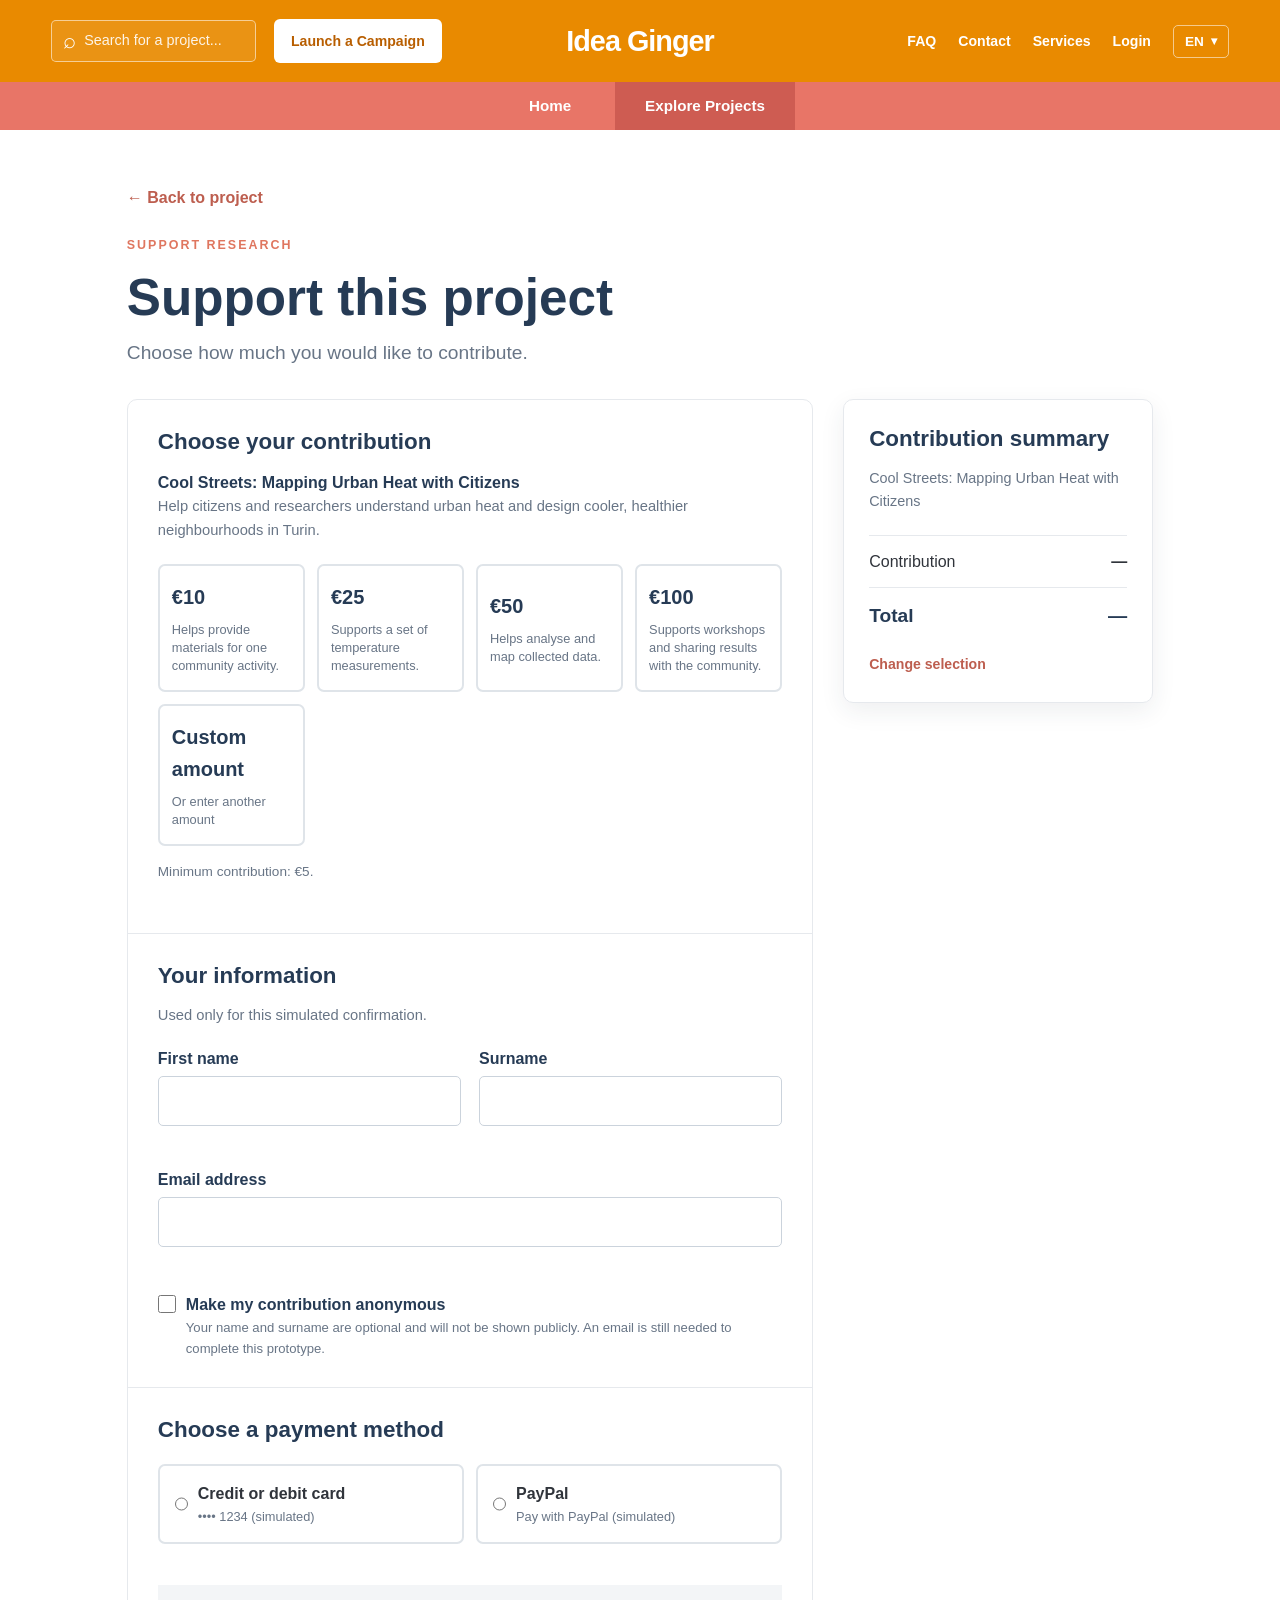
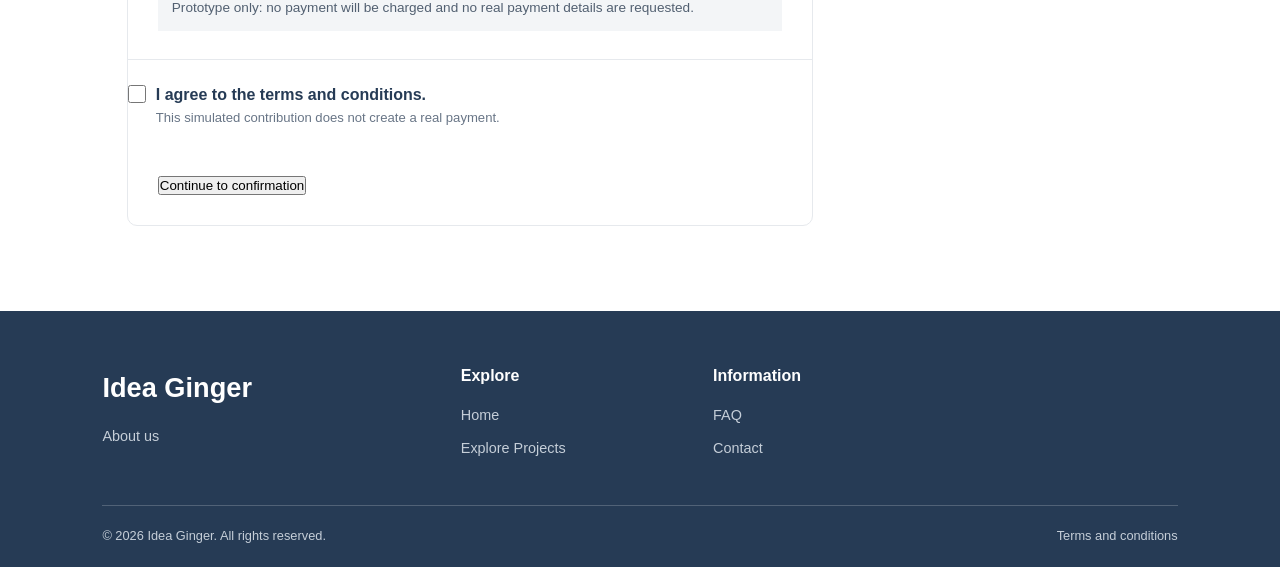
==== pages/checkout.html @ 590444fb "added the checkout page" ====
<!DOCTYPE html>
<html lang="en">
<head>
    <meta charset="UTF-8">
    <meta name="viewport" content="width=device-width, initial-scale=1.0">
    <meta name="description" content="Support a University of Turin research project.">
    <title data-i18n="support.title">Support this project | Idea Ginger</title>
    <link rel="stylesheet" href="../css/style.css">
    <link rel="stylesheet" href="../css/checkout.css">
</head>
<body class="checkout-page">
    <header class="site-header">
        <div class="main-header">
            <div class="header-left">
                <label class="search-projects">
                    <span class="search-icon">⌕</span>
                    <input type="search" class="search-input" data-i18n-placeholder="nav.searchPlaceholder"
                        data-i18n-aria-label="nav.searchAriaLabel" placeholder="Search for a project"
                        aria-label="Search for a project">
                </label>
                <a href="../index.html#launch-campaign" class="campaign-button" data-i18n="nav.launch">Launch a Campaign</a>
            </div>
            <a href="../index.html" class="brand">Idea Ginger</a>
            <nav class="utility-nav" aria-label="Utility navigation">
                <a href="../index.html#faq" data-i18n="nav.faq">FAQ</a>
                <a href="../index.html#contact" data-i18n="nav.contact">Contact</a>
                <a href="../index.html#services" data-i18n="nav.services">Services</a>
                <a href="../index.html#login" data-i18n="nav.login">Login</a>
                <div class="language-selector">
                    <button class="language-button" type="button" aria-label="Change language" aria-expanded="false">
                        <span id="current-language">EN</span><span class="language-arrow" aria-hidden="true">▾</span>
                    </button>
                    <div class="language-dropdown">
                        <button type="button" data-language="en">🇬🇧 English</button>
                        <button type="button" data-language="it">🇮🇹 Italiano</button>
                    </div>
                </div>
            </nav>
        </div>
        <div class="section-bar">
            <nav aria-label="Main sections">
                <a href="../index.html" data-i18n="nav.home">Home</a>
                <a href="explore.html" class="active" aria-current="page" data-i18n="nav.explore">Explore Projects</a>
            </nav>
        </div>
    </header>

    <main class="checkout-main">
        <div class="checkout-intro">
            <a href="project.html#donation" class="back-link">← <span data-i18n="support.back">Back to project</span></a>
            <p class="eyebrow" data-i18n="support.eyebrow">SUPPORT RESEARCH</p>
            <h1 data-i18n="support.title">Support this project</h1>
            <p class="lead" data-i18n="support.subtitle">Choose how much you would like to contribute.</p>
        </div>

        <div class="support-layout">
            <form class="support-form" id="supportForm" novalidate>
                <section class="checkout-section" aria-labelledby="amount-heading">
                    <h2 id="amount-heading" data-i18n="support.amount">Choose your contribution</h2>
                    <p class="project-summary-title" data-i18n="support.projectSummary">Cool Streets: Mapping Urban Heat with Citizens</p>
                    <p class="project-summary-text" data-i18n="support.projectDescription">Help citizens and researchers understand urban heat and design cooler, healthier neighbourhoods in Turin.</p>
                    <div class="amount-options" role="group" aria-labelledby="amount-heading">
                        <button type="button" class="amount-choice" data-amount="10"><strong>€10</strong><small data-i18n="support.amount10">Helps provide materials for one community activity.</small></button>
                        <button type="button" class="amount-choice" data-amount="25"><strong>€25</strong><small data-i18n="support.amount25">Supports a set of temperature measurements.</small></button>
                        <button type="button" class="amount-choice" data-amount="50"><strong>€50</strong><small data-i18n="support.amount50">Helps analyse and map collected data.</small></button>
                        <button type="button" class="amount-choice" data-amount="100"><strong>€100</strong><small data-i18n="support.amount100">Supports workshops and sharing results with the community.</small></button>
                        <button type="button" class="amount-choice custom-choice" data-amount="custom"><strong data-i18n="support.customLabel">Custom amount</strong><small data-i18n="support.customAmount">Or enter another amount</small></button>
                    </div>
                    <div class="custom-amount-field is-hidden" id="customAmountWrapper">
                        <label for="customAmount" data-i18n="support.customLabel">Custom amount</label>
                        <div class="currency-input"><span aria-hidden="true">€</span><input id="customAmount" type="number" min="5" step="0.01" inputmode="decimal" data-i18n-placeholder="support.customPlaceholder" placeholder="Enter an amount"></div>
                        <p class="field-error" id="customAmountError" role="alert"></p>
                    </div>
                    <p class="minimum-note" data-i18n="support.minimum">Minimum contribution: €5.</p>
                    <p class="field-error" id="amountError" role="alert"></p>
                </section>

                <section class="checkout-section" aria-labelledby="personal-heading">
                    <h2 id="personal-heading" data-i18n="support.personalInfo">Your information</h2>
                    <p class="section-help" data-i18n="support.emailHelp">Used only for this simulated confirmation.</p>
                    <div class="form-grid">
                        <div class="form-field"><label for="firstName" data-i18n="support.firstName">First name</label><input id="firstName" type="text" autocomplete="given-name"><p class="field-error" id="firstNameError" role="alert"></p></div>
                        <div class="form-field"><label for="lastName" data-i18n="support.lastName">Surname</label><input id="lastName" type="text" autocomplete="family-name"><p class="field-error" id="lastNameError" role="alert"></p></div>
                        <div class="form-field full-field"><label for="email" data-i18n="support.email">Email address</label><input id="email" type="email" autocomplete="email"><p class="field-error" id="emailError" role="alert"></p></div>
                    </div>
                    <label class="checkbox-row"><input id="anonymous" type="checkbox"><span><strong data-i18n="support.anonymous">Make my contribution anonymous</strong><small data-i18n="support.anonymousHelp">Your name and surname are optional and will not be shown publicly. An email is still needed to complete this prototype.</small></span></label>
                </section>

                <section class="checkout-section" aria-labelledby="payment-heading">
                    <h2 id="payment-heading" data-i18n="support.payment">Choose a payment method</h2>
                    <div class="payment-options">
                        <label class="payment-choice"><input type="radio" name="payment" value="card"><span><strong data-i18n="support.card">Credit or debit card</strong><small data-i18n="support.cardInfo">•••• 1234 (simulated)</small></span></label>
                        <label class="payment-choice"><input type="radio" name="payment" value="paypal"><span><strong data-i18n="support.paypal">PayPal</strong><small data-i18n="support.paypalInfo">Pay with PayPal (simulated)</small></span></label>
                    </div>
                    <p class="field-error" id="paymentError" role="alert"></p>
                    <p class="prototype-notice" data-i18n="support.prototypeNotice">Prototype only: no payment will be charged and no real payment details are requested.</p>
                </section>

                <label class="checkbox-row terms-row"><input id="terms" type="checkbox"><span><strong data-i18n="support.terms">I agree to the terms and conditions.</strong><small data-i18n="support.termsHelp">This simulated contribution does not create a real payment.</small></span></label>
                <p class="field-error" id="termsError" role="alert"></p>
                <button class="primary-button submit-button" type="submit" data-i18n="support.continue">Continue to confirmation</button>
            </form>

            <aside class="contribution-summary" aria-labelledby="summary-heading">
                <h2 id="summary-heading" data-i18n="support.summary">Contribution summary</h2>
                <p class="summary-project" data-i18n="support.projectSummary">Cool Streets: Mapping Urban Heat with Citizens</p>
                <div class="summary-row"><span data-i18n="support.selectedAmount">Contribution</span><strong id="summaryAmount">—</strong></div>
                <div class="summary-total"><span data-i18n="support.total">Total</span><strong id="summaryTotal">—</strong></div>
                <a href="#amount-heading" class="summary-change" data-i18n="support.change">Change selection</a>
            </aside>
        </div>
    </main>

    <footer class="site-footer">
        <div class="footer-content">
            <div class="footer-brand"><a href="../index.html" class="footer-logo">Idea Ginger</a><p data-i18n="footer.about">Crowdfunding for research, innovation and community participation.</p></div>
            <div class="footer-column"><h3 data-i18n="footer.explore">Explore</h3><a href="../index.html" data-i18n="nav.home">Home</a><a href="explore.html" data-i18n="nav.explore">Explore Projects</a></div>
            <div class="footer-column"><h3 data-i18n="footer.information">Information</h3><a href="../index.html#faq" data-i18n="nav.faq">FAQ</a><a href="../index.html#contact" data-i18n="nav.contact">Contact</a></div>
        </div>
        <div class="footer-bottom"><p>© 2026 Idea Ginger. All rights reserved.</p><p data-i18n="footer.terms">Terms and conditions</p></div>
    </footer>
    <script src="../js/language.js"></script>
    <script src="../js/checkout.js"></script>
</body>
</html>
---- css/style.css ----
/* ================================
   1. GENERAL SETTINGS
================================ */

* {
    margin: 0;
    padding: 0;
    box-sizing: border-box;
}

html {
    scroll-behavior: smooth;
    scroll-padding-top: 125px;
}

body {
    font-family: Arial, Helvetica, sans-serif;
    color: #30343b;
    background-color: #ffffff;
    line-height: 1.6;
}

a {
    color: inherit;
    text-decoration: none;
}

.content-section {
    padding: 75px 8%;
}

.section-heading {
    max-width: 850px;
    margin: 0 auto 40px;
    text-align: center;
}

.eyebrow {
    margin-bottom: 10px;
    color: #df765f;
    font-size: 0.78rem;
    font-weight: 700;
    letter-spacing: 2px;
    text-transform: uppercase;
}

h1,
h2,
h3 {
    line-height: 1.25;
}

h1 {
    margin-bottom: 15px;
    color: #263b55;
    font-size: clamp(2.3rem, 4vw, 3.4rem);
}

h2 {
    color: #263b55;
    font-size: clamp(1.8rem, 3vw, 2.4rem);
}

h3 {
    color: #263b55;
    font-size: 1.2rem;
}

.lead {
    color: #687586;
    font-size: 1.2rem;
}

.section-intro {
    max-width: 700px;
    margin: 15px auto 0;
    color: #687586;
    font-size: 1.05rem;
}



/* ================================
   2. STICKY HEADER
================================ */

.site-header {
    position: sticky;
    top: 0;
    z-index: 1000;
    width: 100%;
}

/* Main orange header */

.main-header {
    position: relative;
    min-height: 82px;
    padding: 12px 4%;

    background-color: #e98a00;

    display: grid;
    grid-template-columns: 1fr auto 1fr;
    align-items: center;
    gap: 20px;
}

/* Left side */

.header-left {
    display: flex;
    align-items: center;
    gap: 18px;
}

.search-projects {
    display: flex;
    align-items: center;
    gap: 8px;

    width: clamp(185px, 16vw, 245px);
    min-width: 0;
    padding: 8px 11px;

    border: 1px solid rgba(255, 255, 255, 0.55);
    border-radius: 5px;
    background: rgba(255, 255, 255, 0.08);

    color: #ffffff;
    transition: background-color 0.2s ease, border-color 0.2s ease;
}

.search-projects:hover {
    background: rgba(255, 255, 255, 0.15);
}

.search-projects:focus-within {
    border-color: #ffffff;
    background: rgba(255, 255, 255, 0.15);
}

.search-icon {
    flex: 0 0 auto;
    font-size: 1.4rem;
    line-height: 1;
}

.search-input {
    width: 100%;
    min-width: 0;
    padding: 0;

    border: 0;
    outline: 0;
    background: transparent;

    color: #ffffff;
    font: inherit;
    font-size: 0.9rem;
}

.search-input::placeholder {
    color: rgba(255, 255, 255, 0.9);
    opacity: 1;
}

.search-input::-webkit-search-cancel-button {
    filter: brightness(0) invert(1);
}

/* Campaign button */

.campaign-button {
    padding: 11px 17px;

    background-color: #ffffff;
    color: #b85e00;
    border-radius: 6px;

    font-size: 0.88rem;
    font-weight: 700;
    white-space: nowrap;

    transition:
        background-color 0.2s ease,
        transform 0.2s ease;
}

.campaign-button:hover {
    background-color: #fff3e2;
    transform: translateY(-1px);
}

/* Centered brand */

.brand {
    justify-self: center;

    color: #ffffff;
    font-size: 1.8rem;
    font-weight: 800;
    letter-spacing: -1px;
    white-space: nowrap;
}

/* Right side */

.utility-nav {
    justify-self: end;

    display: flex;
    align-items: center;
    justify-content: flex-end;
    gap: 22px;
}

.utility-nav a {
    color: #ffffff;
    font-size: 0.88rem;
    font-weight: 600;
    white-space: nowrap;

    transition: opacity 0.2s ease;
}

.utility-nav a:hover {
    opacity: 0.75;
}


/* Coral section navigation */

.section-bar {
    background-color: #e87567;
}

.section-bar nav {
    min-height: 48px;

    display: flex;
    justify-content: center;
    align-items: stretch;
}

.section-bar a {
    min-width: 130px;
    padding: 12px 30px;

    display: flex;
    justify-content: center;
    align-items: center;

    color: #ffffff;
    font-size: 0.95rem;
    font-weight: 700;

    transition: background-color 0.2s ease;
}

.section-bar a:hover {
    background-color: #d96559;
}

.section-bar a.active {
    background-color: #ce5c52;
}

/* ================================
   3. INTRODUCTION
================================ */

.intro-section {
    padding-top: 85px;
    padding-bottom: 65px;
}

.intro-section .section-heading {
    margin-bottom: 35px;
}

.intro-text {
    max-width: 950px;
    margin: 0 auto;
}

.intro-text p {
    margin-bottom: 18px;
    color: #515b68;
    font-size: 1.05rem;
}


/* ================================
   4. 2026 PROGRAMME
================================ */

.edition-section {
    background-color: #f6f7f9;
}

.edition-highlights {
    max-width: 850px;
    margin: 0 auto 45px;

    display: grid;
    grid-template-columns: repeat(2, 1fr);
    gap: 25px;
}

.edition-highlight {
    padding: 30px;
    background-color: #ffffff;
    border: 1px solid #e6e9ed;
    border-radius: 10px;
    text-align: center;
}

.highlight-number {
    display: block;
    margin-bottom: 12px;
    color: #df765f;
    font-size: 2.8rem;
    font-weight: 800;
    line-height: 1.2;
}

.edition-highlight h3 {
    margin-bottom: 10px;
}

.edition-highlight p {
    color: #687586;
    font-size: 0.95rem;
}

.edition-support {
    max-width: 950px;
    margin: 0 auto;
}

.edition-support > h3 {
    margin-bottom: 22px;
    text-align: center;
    font-size: 1.4rem;
}

.support-points {
    display: grid;
    grid-template-columns: repeat(3, 1fr);
    gap: 20px;
}

.support-point {
    padding: 22px;
    background-color: #ffffff;
    border-radius: 8px;
    border: 1px solid #e6e9ed;
}

.support-icon {
    display: inline-block;
    margin-bottom: 14px;
    color: #df765f;
    font-weight: 800;
    font-size: 1.2rem;
}

.support-point h4 {
    margin-bottom: 8px;
    color: #263b55;
    font-size: 1rem;
}

.support-point p {
    color: #687586;
    font-size: 0.9rem;
}


/* ================================
   5. PROGRAMME PHASES
================================ */

.phases-grid {
    max-width: 1150px;
    margin: 0 auto;

    display: grid;
    grid-template-columns: repeat(4, 1fr);
    gap: 22px;
}

.phase-card {
    min-height: 245px;
    padding: 28px 23px;

    background-color: #ffffff;
    border: 1px solid #e6e9ed;
    border-radius: 10px;

    transition:
        transform 0.2s ease,
        box-shadow 0.2s ease;
}

.phase-card:hover {
    transform: translateY(-4px);
    box-shadow: 0 8px 22px rgba(35, 50, 70, 0.08);
}

.phase-number {
    display: block;
    margin-bottom: 20px;

    color: #df765f;
    font-size: 1.8rem;
    font-weight: 800;
}

.phase-card h3 {
    margin-bottom: 13px;
}

.phase-card p {
    color: #687586;
    font-size: 0.95rem;
}


/* ================================
   6. RESULTS
================================ */

.results-section {
    background-color: #f6f7f9;
}

.stats-grid {
    max-width: 1100px;
    margin: 0 auto 45px;

    display: grid;
    grid-template-columns: repeat(5, 1fr);
    gap: 15px;
}

.stat-card {
    min-height: 135px;
    padding: 20px 12px;

    background-color: #ffffff;
    border-radius: 10px;
    text-align: center;

    display: flex;
    flex-direction: column;
    justify-content: center;
    align-items: center;
}

.stat-number {
    color: #df765f;
    font-size: 1.9rem;
    font-weight: 800;
}

.stat-label {
    margin-top: 5px;
    color: #687586;
    font-size: 0.9rem;
}

.previous-results {
    max-width: 850px;
    margin: 0 auto;
    padding: 25px 30px;

    background-color: #ffffff;
    border-left: 4px solid #e87567;
    border-radius: 5px;
}

.previous-results h3 {
    margin-bottom: 10px;
}

.previous-results p {
    color: #687586;
}


/* ================================
   7. GINGERINO NEWS
================================ */

.news-grid {
    max-width: 1150px;
    margin: 0 auto;

    display: grid;
    grid-template-columns: repeat(3, 1fr);
    gap: 25px;
}

.news-card {
    min-height: 290px;
    padding: 28px;

    background-color: #ffffff;
    border: 1px solid #e6e9ed;
    border-radius: 10px;

    display: flex;
    flex-direction: column;
}

.news-date {
    margin-bottom: 15px;
    color: #df765f;
    font-size: 0.85rem;
    font-weight: 700;
}

.news-card h3 {
    margin-bottom: 15px;
    font-size: 1.15rem;
}

.news-card p {
    color: #687586;
    font-size: 0.95rem;
}


/* ================================
   8. PARTNERS
================================ */

.partners-section {
    background-color: #f6f7f9;
}

.partners-list {
    max-width: 1100px;
    margin: 0 auto;

    display: flex;
    flex-wrap: wrap;
    justify-content: center;
    gap: 13px;
}

.partners-list span {
    padding: 12px 18px;

    background-color: #ffffff;
    border: 1px solid #e5e8ec;
    border-radius: 6px;

    color: #526071;
    font-size: 0.9rem;
    font-weight: 600;
    text-align: center;
}


/* ================================
   9. FOOTER
================================ */

.site-footer {
    padding: 55px 8% 20px;
    background-color: #263b55;
    color: #ffffff;
}

.footer-content {
    max-width: 1200px;
    margin: 0 auto 45px;

    display: grid;
    grid-template-columns: 1.5fr 1fr 1fr 1fr;
    gap: 40px;
}

.footer-logo {
    display: inline-block;
    margin-bottom: 15px;

    color: #ffffff;
    font-size: 1.7rem;
    font-weight: 800;
}

.footer-brand p {
    max-width: 260px;
    color: #c5ced8;
    font-size: 0.9rem;
}

.footer-column {
    display: flex;
    flex-direction: column;
    align-items: flex-start;
    gap: 10px;
}

.footer-column h3 {
    margin-bottom: 8px;
    color: #ffffff;
    font-size: 1rem;
}

.footer-column a {
    color: #c5ced8;
    font-size: 0.9rem;
    transition: color 0.2s ease;
}

.footer-column a:hover {
    color: #ffffff;
}

.footer-bottom {
    max-width: 1200px;
    margin: 0 auto;
    padding-top: 20px;

    border-top: 1px solid rgba(255, 255, 255, 0.2);

    display: flex;
    justify-content: space-between;
    flex-wrap: wrap;
    gap: 12px;
}

.footer-bottom p {
    color: #c5ced8;
    font-size: 0.8rem;
}


/* ================================
   10. RESPONSIVE LAYOUT
================================ */


@media (max-width: 1100px) {

    .main-header {
        padding-left: 3%;
        padding-right: 3%;
        gap: 12px;
    }

    .header-left {
        gap: 10px;
    }

    .utility-nav {
        gap: 12px;
    }

    .search-projects,
    .utility-nav a {
        font-size: 0.8rem;
    }

    .search-input {
        font-size: 0.8rem;
    }

    .campaign-button {
        padding: 10px 12px;
        font-size: 0.8rem;
    }
}


@media (max-width: 800px) {

    .main-header {
        grid-template-columns: 1fr 1fr;
        gap: 15px;
        padding: 14px 5%;
    }

    .brand {
        grid-column: 1 / -1;
        grid-row: 1;
        margin-bottom: 5px;
    }

    .header-left {
        grid-column: 1;
        grid-row: 2;
        flex-wrap: wrap;
    }

    .utility-nav {
        grid-column: 2;
        grid-row: 2;
        flex-wrap: wrap;
    }
}


@media (max-width: 700px) {

    .section-bar a {
        min-width: 50%;
        padding: 12px 15px;
    }
}


@media (max-width: 480px) {

    .main-header {
        display: flex;
        flex-direction: column;
        gap: 14px;
    }

    .header-left {
        justify-content: center;
        flex-wrap: wrap;
        width: 100%;
    }

    .search-projects {
        width: min(100%, 300px);
    }

    .utility-nav {
        justify-content: center;
        flex-wrap: wrap;
    }

    .brand {
        order: -1;
    }
}


@media (max-width: 700px) {

    html {
        scroll-padding-top: 150px;
    }

    .main-header {
        flex-direction: column;
        gap: 10px;
        padding: 14px 5%;
    }

    .utility-nav {
        justify-content: center;
        gap: 10px 18px;
    }

    .utility-nav a {
        font-size: 0.82rem;
    }

    .section-bar a {
        min-width: 50%;
        padding: 12px 15px;
    }

    .content-section {
        padding: 55px 6%;
    }

    .edition-highlights {
        grid-template-columns: 1fr;
    }

    .edition-highlight {
        padding: 25px;
    }

    .phases-grid {
        grid-template-columns: 1fr;
    }

    .stats-grid {
        grid-template-columns: repeat(2, 1fr);
    }

    .news-grid {
        grid-template-columns: 1fr;
    }

    .footer-content {
        grid-template-columns: 1fr 1fr;
        gap: 30px 20px;
    }

    .footer-bottom {
        flex-direction: column;
    }
}


@media (max-width: 420px) {

    .stats-grid {
        grid-template-columns: 1fr;
    }

    .footer-content {
        grid-template-columns: 1fr;
    }

    .brand {
        font-size: 1.5rem;
    }
}

/* =========================================
   LANGUAGE SELECTOR
========================================= */

.language-selector {
    position: relative;
    display: inline-flex;
    align-items: center;
}

.language-button {
    display: flex;
    align-items: center;
    gap: 7px;
    padding: 8px 11px;

    background: transparent;
    border: 1px solid rgba(255, 255, 255, 0.55);
    border-radius: 5px;

    color: #ffffff;
    font-family: inherit;
    font-size: 0.85rem;
    font-weight: 700;

    cursor: pointer;
    transition: background-color 0.2s ease;
}

.language-button:hover,
.language-button[aria-expanded="true"] {
    background-color: rgba(255, 255, 255, 0.15);
}

.language-arrow {
    font-size: 0.75rem;
}

.language-dropdown {
    display: none;
    position: absolute;
    top: calc(100% + 8px);
    right: 0;
    z-index: 1100;

    min-width: 150px;
    padding: 5px;

    background: #ffffff;
    border: 1px solid #e6e9ed;
    border-radius: 6px;
    box-shadow: 0 5px 15px rgba(0, 0, 0, 0.14);
}

.language-selector.open .language-dropdown {
    display: block;
}

.language-dropdown button {
    display: block;
    width: 100%;
    padding: 10px 12px;

    border: none;
    border-radius: 4px;
    background: transparent;

    color: #30343b;
    font-family: inherit;
    font-size: 0.9rem;
    text-align: left;

    cursor: pointer;
}

.language-dropdown button:hover {
    background: #f3f5f7;
}

.language-dropdown button.active {
    background: #fff0e9;
    color: #bd5e4f;
    font-weight: 700;
}

/* Responsive */

.confirmation-main { display: grid; min-height: 560px; place-items: center; padding: 55px 6%; background: #f6f7f9; }
.confirmation-card { max-width: 650px; padding: 55px; background: #fff; border: 1px solid #e6e9ed; border-radius: 10px; text-align: center; box-shadow: 0 8px 25px rgba(35,50,70,.08); }
.confirmation-icon { display: inline-grid; width: 58px; height: 58px; margin-bottom: 20px; place-items: center; border-radius: 50%; background: #e4f4eb; color: #23764a; font-size: 2rem; font-weight: 800; }
.confirmation-card > p:not(.eyebrow):not(.lead) { margin-top: 18px; color: #687586; }
.confirmation-amount { color: #263b55 !important; font-size: 1.2rem; font-weight: 800; }
.confirmation-actions { display: flex; justify-content: center; flex-wrap: wrap; gap: 12px; margin-top: 30px; }
.secondary-button { padding: 13px 22px; border: 1px solid #cbd3dc; border-radius: 6px; color: #263b55; font-weight: 800; }

@media (max-width: 700px) {
    .confirmation-card { padding: 35px 22px; }
}

@media (max-width: 800px) {
    .language-selector {
        margin-left: 5px;
    }
}
---- css/checkout.css ----
/* Checkout page */
.checkout-main { max-width: 1180px; margin: 0 auto; padding: 55px 6% 85px; }
.checkout-intro { margin-bottom: 30px; }
.back-link { display: inline-block; margin-bottom: 25px; color: #bd5e4f; font-weight: 700; }
.checkout-intro h1 { margin-bottom: 8px; }
.support-layout { display: grid; grid-template-columns: minmax(0, 1fr) 310px; gap: 30px; align-items: start; }
.support-form, .contribution-summary { background: #fff; border: 1px solid #e6e9ed; border-radius: 10px; }
.checkout-section { padding: 28px 30px; border-bottom: 1px solid #e6e9ed; }
.checkout-section h2, .contribution-summary h2 { margin-bottom: 14px; font-size: 1.4rem; }
.project-summary-title { color: #263b55; font-weight: 800; }
.project-summary-text, .section-help { color: #687586; font-size: .92rem; }
.amount-options { display: grid; grid-template-columns: repeat(4, 1fr); gap: 12px; margin-top: 22px; }
.amount-choice { min-height: 120px; padding: 15px 12px; border: 2px solid #dfe4e9; border-radius: 7px; background: #fff; color: #263b55; cursor: pointer; font: inherit; text-align: left; }
.amount-choice:hover, .amount-choice.selected { border-color: #e87567; background: #fff8f5; }
.amount-choice.selected { box-shadow: 0 0 0 2px rgba(232,117,103,.18); }
.amount-choice strong, .amount-choice small { display: block; }
.amount-choice strong { font-size: 1.25rem; margin-bottom: 8px; }
.amount-choice small { color: #687586; font-size: .8rem; line-height: 1.4; }
.custom-amount-field { max-width: 250px; margin-top: 18px; }
.custom-amount-field label, .form-field label { display: block; margin-bottom: 5px; color: #263b55; font-weight: 700; }
.currency-input { display: flex; align-items: center; border: 1px solid #cbd3dc; border-radius: 5px; }
.currency-input span { padding-left: 11px; color: #687586; }
.currency-input input { width: 100%; padding: 10px; border: 0; outline: 0; font: inherit; }
.minimum-note { margin-top: 15px; color: #687586; font-size: .85rem; }
.form-grid { display: grid; grid-template-columns: 1fr 1fr; gap: 18px; margin-top: 18px; }
.full-field { grid-column: 1 / -1; }
.form-field input { width: 100%; padding: 11px; border: 1px solid #cbd3dc; border-radius: 5px; font: inherit; }
.form-field input:focus, .currency-input:focus-within { border-color: #e87567; outline: 2px solid rgba(232,117,103,.2); }
.form-field input:disabled { background: #f3f5f7; color: #8793a1; }
.checkbox-row { display: flex; gap: 10px; margin-top: 22px; color: #263b55; cursor: pointer; }
.checkbox-row input { flex: 0 0 auto; width: 18px; height: 18px; margin-top: 3px; accent-color: #e87567; }
.checkbox-row strong, .checkbox-row small { display: block; }
.checkbox-row small { color: #687586; font-size: .82rem; font-weight: 400; }
.payment-options { display: grid; grid-template-columns: 1fr 1fr; gap: 12px; margin-top: 20px; }
.payment-choice { display: flex; gap: 10px; padding: 15px; border: 2px solid #dfe4e9; border-radius: 7px; cursor: pointer; }
.payment-choice:has(input:checked) { border-color: #e87567; background: #fff8f5; }
.payment-choice input { accent-color: #e87567; }
.payment-choice strong, .payment-choice small { display: block; }
.payment-choice small { color: #687586; font-size: .8rem; }
.prototype-notice { margin-top: 18px; padding: 12px 14px; background: #f3f5f7; color: #526071; font-size: .85rem; }
.field-error { min-height: 1.35em; margin-top: 5px; color: #b33d36; font-size: .82rem; }
.submit-button { margin: 25px 30px 30px; cursor: pointer; }
.contribution-summary { position: sticky; top: 150px; padding: 25px; box-shadow: 0 8px 25px rgba(35,50,70,.08); }
.summary-project { margin-bottom: 22px; color: #687586; font-size: .9rem; }
.summary-row, .summary-total { display: flex; justify-content: space-between; gap: 15px; padding: 13px 0; border-top: 1px solid #e6e9ed; }
.summary-total { color: #263b55; font-size: 1.2rem; font-weight: 800; }
.summary-change { display: inline-block; margin-top: 8px; color: #bd5e4f; font-size: .88rem; font-weight: 700; }
.is-hidden { display: none; }
@media (max-width: 900px) { .support-layout { grid-template-columns: 1fr; } .contribution-summary { position: static; grid-row: 1; } }
@media (max-width: 650px) { .amount-options, .payment-options, .form-grid { grid-template-columns: 1fr 1fr; } .custom-choice { grid-column: 1 / -1; } .checkout-section { padding: 24px 20px; } .submit-button { margin-left: 20px; margin-right: 20px; } }
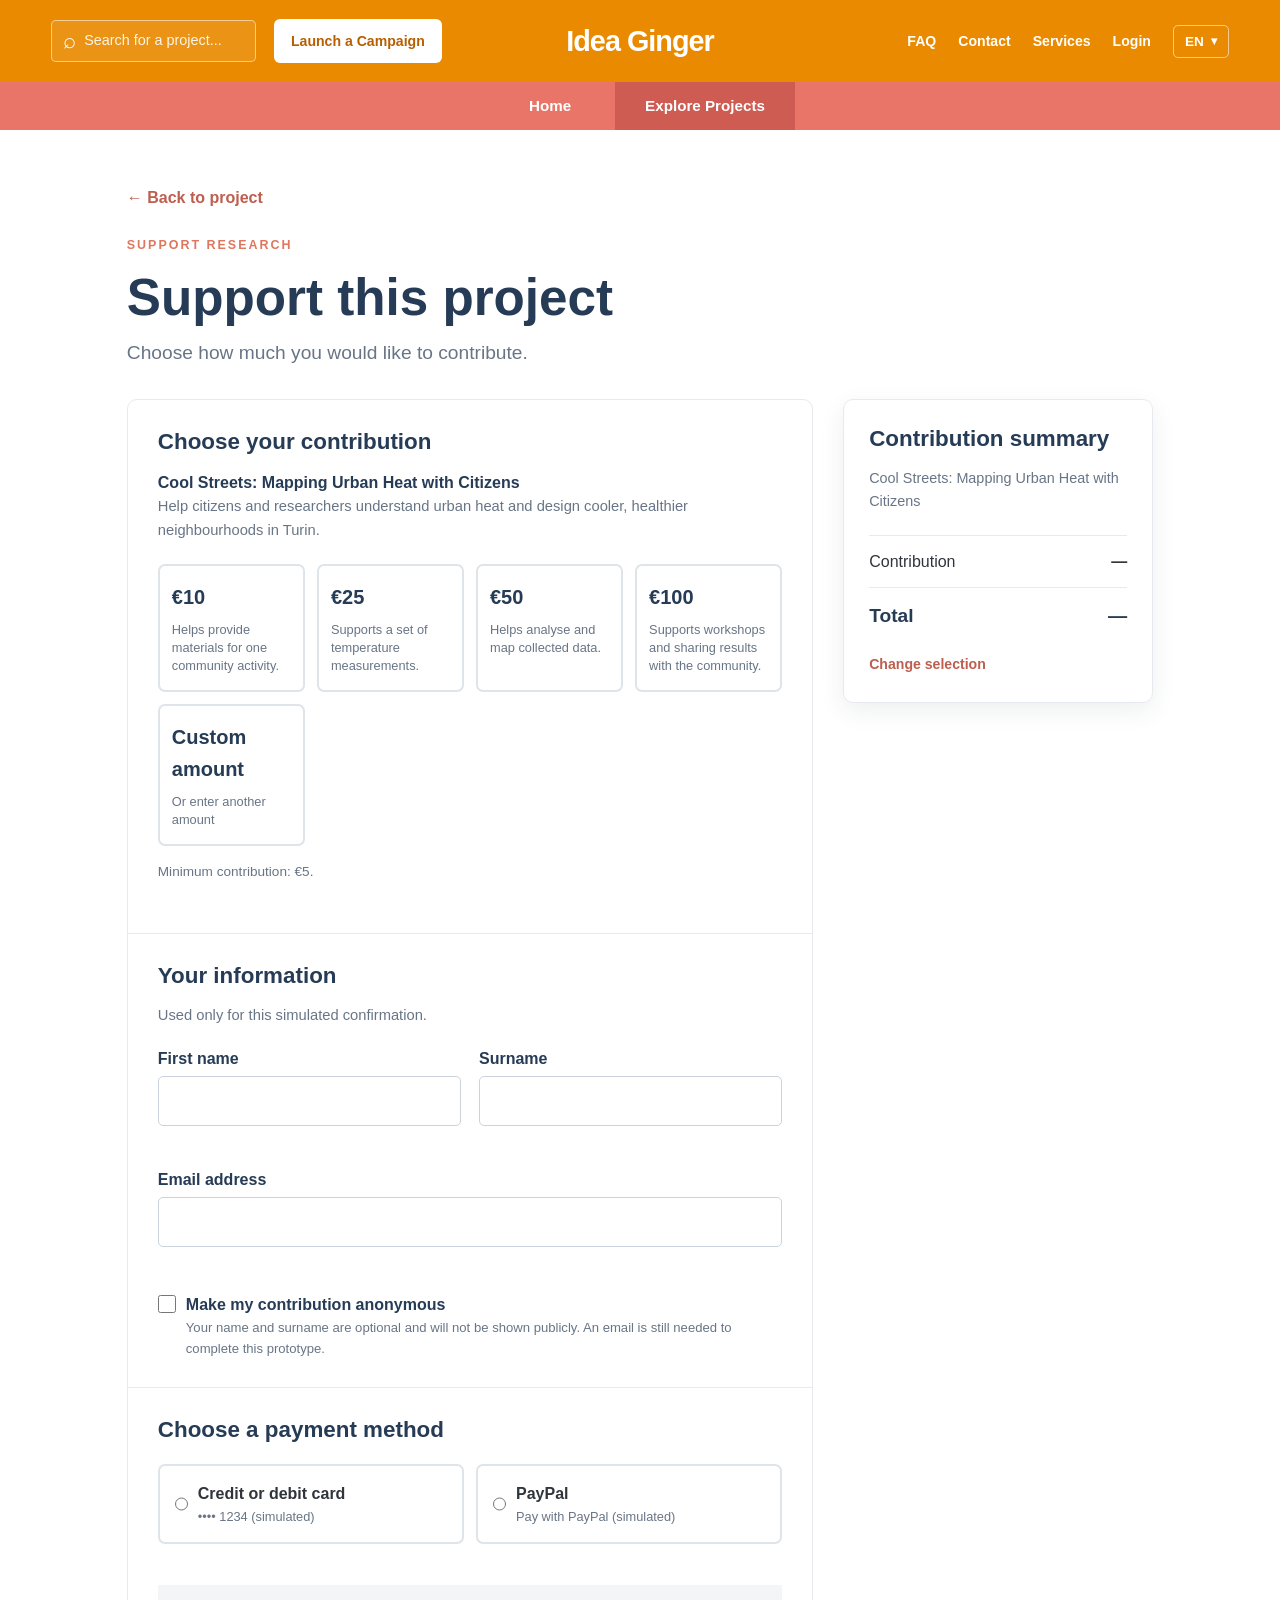
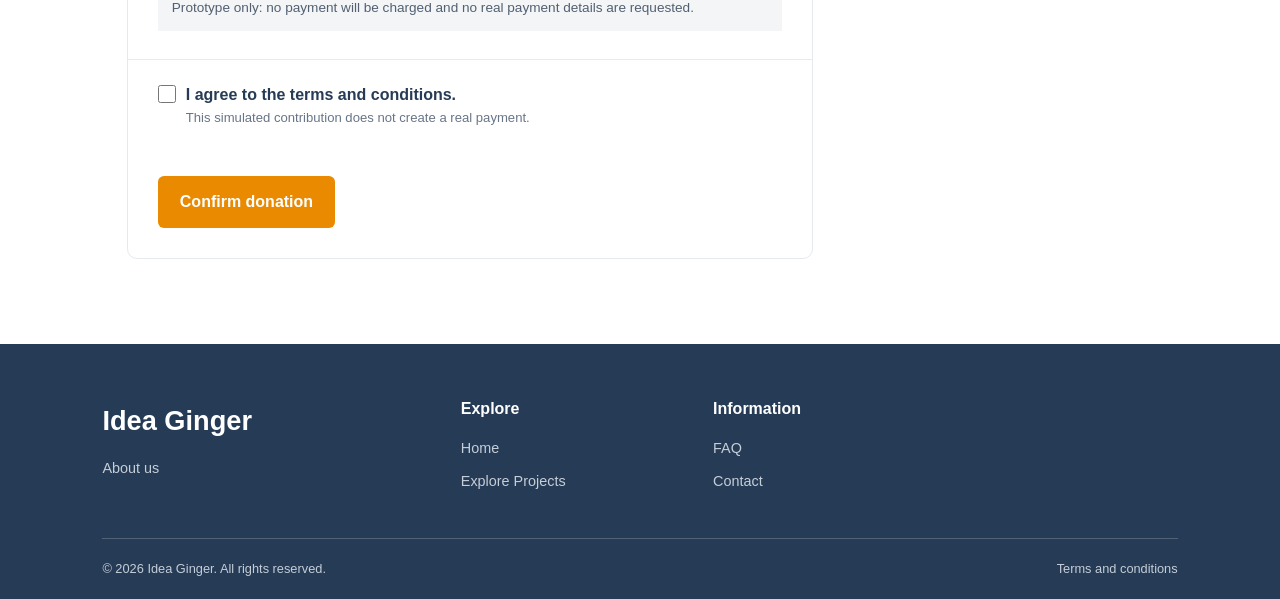
==== commit 1d80c596: "fixed buttons layout from checkout" ====
--- a/pages/checkout.html
+++ b/pages/checkout.html
@@ -98,7 +98,7 @@
 
                 <label class="checkbox-row terms-row"><input id="terms" type="checkbox"><span><strong data-i18n="support.terms">I agree to the terms and conditions.</strong><small data-i18n="support.termsHelp">This simulated contribution does not create a real payment.</small></span></label>
                 <p class="field-error" id="termsError" role="alert"></p>
-                <button class="primary-button submit-button" type="submit" data-i18n="support.continue">Continue to confirmation</button>
+                <button class="primary-button submit-button" type="submit" data-i18n="support.continue">Confirm donation</button>
             </form>
 
             <aside class="contribution-summary" aria-labelledby="summary-heading">
--- a/css/style.css
+++ b/css/style.css
@@ -914,7 +914,8 @@
 .confirmation-card > p:not(.eyebrow):not(.lead) { margin-top: 18px; color: #687586; }
 .confirmation-amount { color: #263b55 !important; font-size: 1.2rem; font-weight: 800; }
 .confirmation-actions { display: flex; justify-content: center; flex-wrap: wrap; gap: 12px; margin-top: 30px; }
-.secondary-button { padding: 13px 22px; border: 1px solid #cbd3dc; border-radius: 6px; color: #263b55; font-weight: 800; }
+.confirmation-actions a { display: inline-block; min-width: 190px; padding: 13px 22px; border: 1px solid #e87567; border-radius: 6px; background: #e87567; color: #fff; font-weight: 800; text-align: center; text-decoration: none; transition: background-color 0.2s ease, transform 0.2s ease; }
+.confirmation-actions a:hover { border-color: #cf6256; background: #cf6256; color: #fff; transform: translateY(-1px); }
 
 @media (max-width: 700px) {
     .confirmation-card { padding: 35px 22px; }
--- a/css/checkout.css
+++ b/css/checkout.css
@@ -10,7 +10,7 @@
 .project-summary-title { color: #263b55; font-weight: 800; }
 .project-summary-text, .section-help { color: #687586; font-size: .92rem; }
 .amount-options { display: grid; grid-template-columns: repeat(4, 1fr); gap: 12px; margin-top: 22px; }
-.amount-choice { min-height: 120px; padding: 15px 12px; border: 2px solid #dfe4e9; border-radius: 7px; background: #fff; color: #263b55; cursor: pointer; font: inherit; text-align: left; }
+.amount-choice { display: flex; flex-direction: column; align-items: flex-start; justify-content: flex-start; min-height: 120px; padding: 15px 12px; border: 2px solid #dfe4e9; border-radius: 7px; background: #fff; color: #263b55; cursor: pointer; font: inherit; text-align: left; }
 .amount-choice:hover, .amount-choice.selected { border-color: #e87567; background: #fff8f5; }
 .amount-choice.selected { box-shadow: 0 0 0 2px rgba(232,117,103,.18); }
 .amount-choice strong, .amount-choice small { display: block; }
@@ -28,6 +28,7 @@
 .form-field input:focus, .currency-input:focus-within { border-color: #e87567; outline: 2px solid rgba(232,117,103,.2); }
 .form-field input:disabled { background: #f3f5f7; color: #8793a1; }
 .checkbox-row { display: flex; gap: 10px; margin-top: 22px; color: #263b55; cursor: pointer; }
+.terms-row { margin-top: 0; padding: 22px 30px 0; }
 .checkbox-row input { flex: 0 0 auto; width: 18px; height: 18px; margin-top: 3px; accent-color: #e87567; }
 .checkbox-row strong, .checkbox-row small { display: block; }
 .checkbox-row small { color: #687586; font-size: .82rem; font-weight: 400; }
@@ -39,7 +40,9 @@
 .payment-choice small { color: #687586; font-size: .8rem; }
 .prototype-notice { margin-top: 18px; padding: 12px 14px; background: #f3f5f7; color: #526071; font-size: .85rem; }
 .field-error { min-height: 1.35em; margin-top: 5px; color: #b33d36; font-size: .82rem; }
-.submit-button { margin: 25px 30px 30px; cursor: pointer; }
+.submit-button { display: inline-block; margin: 25px 30px 30px; padding: 13px 22px; border: 0; border-radius: 6px; background: #e98a00; color: #fff; cursor: pointer; font: inherit; font-weight: 800; text-align: center; transition: background-color 0.2s ease, transform 0.2s ease; }
+.submit-button:hover { background: #cf7600; transform: translateY(-1px); }
+.submit-button:focus-visible { outline: 3px solid rgba(233,138,0,.35); outline-offset: 2px; }
 .contribution-summary { position: sticky; top: 150px; padding: 25px; box-shadow: 0 8px 25px rgba(35,50,70,.08); }
 .summary-project { margin-bottom: 22px; color: #687586; font-size: .9rem; }
 .summary-row, .summary-total { display: flex; justify-content: space-between; gap: 15px; padding: 13px 0; border-top: 1px solid #e6e9ed; }
@@ -47,4 +50,4 @@
 .summary-change { display: inline-block; margin-top: 8px; color: #bd5e4f; font-size: .88rem; font-weight: 700; }
 .is-hidden { display: none; }
 @media (max-width: 900px) { .support-layout { grid-template-columns: 1fr; } .contribution-summary { position: static; grid-row: 1; } }
-@media (max-width: 650px) { .amount-options, .payment-options, .form-grid { grid-template-columns: 1fr 1fr; } .custom-choice { grid-column: 1 / -1; } .checkout-section { padding: 24px 20px; } .submit-button { margin-left: 20px; margin-right: 20px; } }
+@media (max-width: 650px) { .amount-options, .payment-options, .form-grid { grid-template-columns: 1fr 1fr; } .custom-choice { grid-column: 1 / -1; } .checkout-section { padding: 24px 20px; } .terms-row { padding-left: 20px; padding-right: 20px; } .submit-button { margin-left: 20px; margin-right: 20px; } }
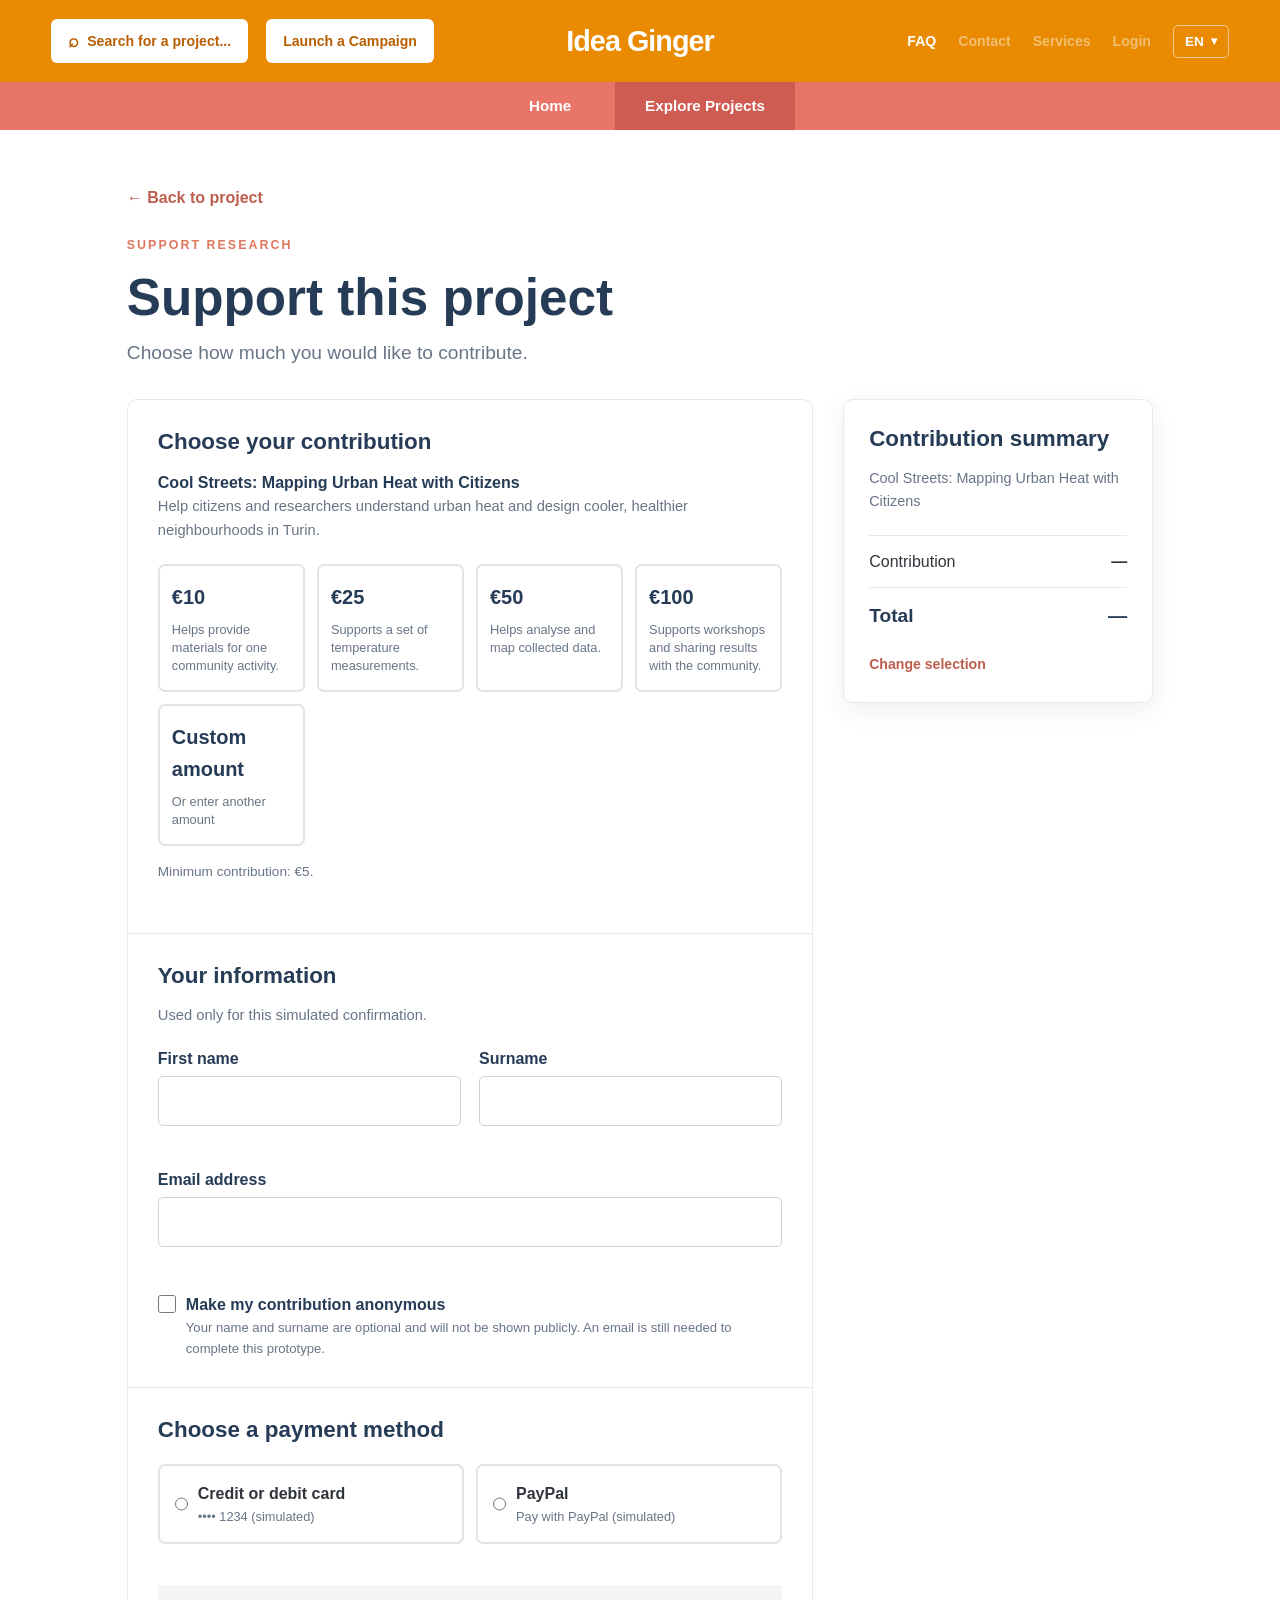
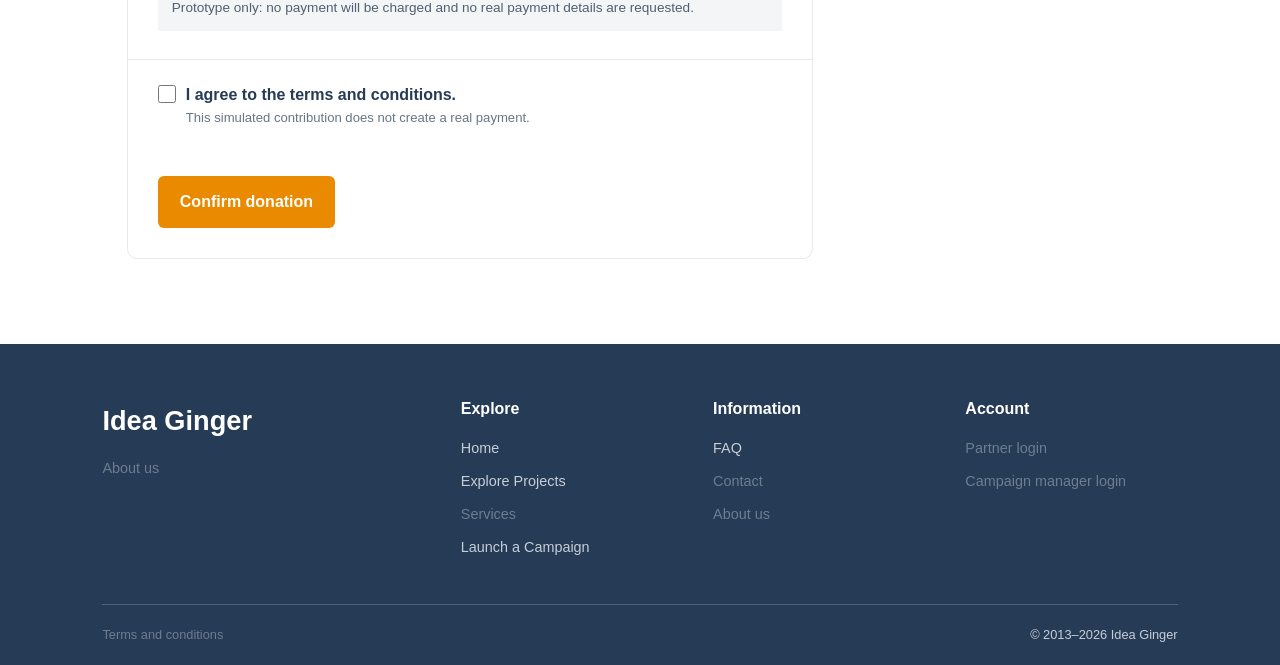
==== commit cd1cd96a: "fixes" ====
--- a/pages/checkout.html
+++ b/pages/checkout.html
@@ -12,20 +12,20 @@
     <header class="site-header">
         <div class="main-header">
             <div class="header-left">
-                <label class="search-projects">
-                    <span class="search-icon">⌕</span>
-                    <input type="search" class="search-input" data-i18n-placeholder="nav.searchPlaceholder"
-                        data-i18n-aria-label="nav.searchAriaLabel" placeholder="Search for a project"
-                        aria-label="Search for a project">
-                </label>
-                <a href="../index.html#launch-campaign" class="campaign-button" data-i18n="nav.launch">Launch a Campaign</a>
+                <a href="explore.html" class="search-projects search-link"
+                    data-i18n-aria-label="nav.searchAriaLabel"
+                    aria-label="Search for a project">
+                    <span class="search-icon" aria-hidden="true">⌕</span>
+                    <span class="search-label" data-i18n="nav.searchPlaceholder">Search for a project...</span>
+                </a>
+                <a href="launch.html" class="campaign-button" data-i18n="nav.launch">Launch a Campaign</a>
             </div>
             <a href="../index.html" class="brand">Idea Ginger</a>
             <nav class="utility-nav" aria-label="Utility navigation">
-                <a href="../index.html#faq" data-i18n="nav.faq">FAQ</a>
-                <a href="../index.html#contact" data-i18n="nav.contact">Contact</a>
-                <a href="../index.html#services" data-i18n="nav.services">Services</a>
-                <a href="../index.html#login" data-i18n="nav.login">Login</a>
+                <a href="faq.html" data-i18n="nav.faq">FAQ</a>
+                <a href="../index.html#contact" class="link-inactive" aria-disabled="true" tabindex="-1" data-i18n="nav.contact">Contact</a>
+                <a href="../index.html#services" class="link-inactive" aria-disabled="true" tabindex="-1" data-i18n="nav.services">Services</a>
+                <a href="../index.html#login" class="link-inactive" aria-disabled="true" tabindex="-1" data-i18n="nav.login">Login</a>
                 <div class="language-selector">
                     <button class="language-button" type="button" aria-label="Change language" aria-expanded="false">
                         <span id="current-language">EN</span><span class="language-arrow" aria-hidden="true">▾</span>
@@ -111,13 +111,39 @@
         </div>
     </main>
 
-    <footer class="site-footer">
+    <footer class="site-footer" id="footer">
         <div class="footer-content">
-            <div class="footer-brand"><a href="../index.html" class="footer-logo">Idea Ginger</a><p data-i18n="footer.about">Crowdfunding for research, innovation and community participation.</p></div>
-            <div class="footer-column"><h3 data-i18n="footer.explore">Explore</h3><a href="../index.html" data-i18n="nav.home">Home</a><a href="explore.html" data-i18n="nav.explore">Explore Projects</a></div>
-            <div class="footer-column"><h3 data-i18n="footer.information">Information</h3><a href="../index.html#faq" data-i18n="nav.faq">FAQ</a><a href="../index.html#contact" data-i18n="nav.contact">Contact</a></div>
+            <div class="footer-brand">
+                <a href="../index.html" class="footer-logo">Idea Ginger</a>
+                <p>
+                    <a href="#footer" class="link-inactive" aria-disabled="true" tabindex="-1" data-i18n="footer.about">Crowdfunding for ideas, research and social innovation.</a>
+                </p>
+            </div>
+            <div class="footer-column" id="services">
+                <h3 data-i18n="footer.explore">Explore</h3>
+                <a href="../index.html" data-i18n="nav.home">Home</a>
+                <a href="explore.html" data-i18n="nav.explore">Explore Projects</a>
+                <a href="../index.html#services" class="link-inactive" aria-disabled="true" tabindex="-1" data-i18n="nav.services">Services</a>
+                <a href="launch.html" data-i18n="nav.launch">Launch a campaign</a>
+            </div>
+            <div class="footer-column" id="faq">
+                <h3 data-i18n="footer.information">Information</h3>
+                <a href="faq.html" data-i18n="nav.faq">FAQ</a>
+                <a href="../index.html#contact" class="link-inactive" aria-disabled="true" tabindex="-1" data-i18n="nav.contact">Contacts</a>
+                <a href="#footer" class="link-inactive" aria-disabled="true" tabindex="-1" data-i18n="footer.about">About us</a>
+            </div>
+            <div class="footer-column" id="contact">
+                <h3>Account</h3>
+                <a href="../index.html#login" class="link-inactive" aria-disabled="true" tabindex="-1" id="login">Partner login</a>
+                <a href="../index.html#login" class="link-inactive" aria-disabled="true" tabindex="-1">Campaign manager login</a>
+            </div>
         </div>
-        <div class="footer-bottom"><p>© 2026 Idea Ginger. All rights reserved.</p><p data-i18n="footer.terms">Terms and conditions</p></div>
+        <div class="footer-bottom">
+            <p>
+                <a href="#footer" class="link-inactive" aria-disabled="true" tabindex="-1" data-i18n="footer.terms">Terms and conditions · Privacy · Cookies</a>
+            </p>
+            <p>© 2013–2026 Idea Ginger</p>
+        </div>
     </footer>
     <script src="../js/language.js"></script>
     <script src="../js/checkout.js"></script>
--- a/css/style.css
+++ b/css/style.css
@@ -168,6 +168,52 @@
 
 .search-input::-webkit-search-cancel-button {
     filter: brightness(0) invert(1);
+}
+
+/* Search shortcut: styled like the campaign button, but links to Explore */
+
+.search-projects.search-link {
+    width: auto;
+    padding: 11px 17px;
+
+    border: 0;
+    border-radius: 6px;
+    background-color: #ffffff;
+    color: #b85e00;
+
+    cursor: pointer;
+    transition:
+        background-color 0.2s ease,
+        transform 0.2s ease;
+}
+
+.search-projects.search-link:hover {
+    background-color: #fff3e2;
+    transform: translateY(-1px);
+}
+
+.search-projects.search-link:focus-visible {
+    outline: 2px solid #ffffff;
+    outline-offset: 2px;
+}
+
+.search-link {
+    font-size: 0.88rem;
+    font-weight: 700;
+}
+
+.search-link .search-icon {
+    color: #b85e00;
+    font-size: 1.15rem;
+}
+
+.search-link .search-label {
+    flex: 1 1 auto;
+    overflow: hidden;
+    color: #b85e00;
+    font-weight: 700;
+    white-space: nowrap;
+    text-overflow: ellipsis;
 }
 
 /* Campaign button */
@@ -925,4 +971,26 @@
     .language-selector {
         margin-left: 5px;
     }
+}
+
+/* =========================================
+   INACTIVE / PLACEHOLDER LINKS
+========================================= */
+
+.link-inactive {
+    opacity: 0.45;
+    cursor: not-allowed;
+}
+
+.utility-nav a.link-inactive,
+.utility-nav a.link-inactive:hover {
+    opacity: 0.45;
+    cursor: not-allowed;
+}
+
+.footer-column a.link-inactive,
+.footer-column a.link-inactive:hover {
+    color: #c5ced8;
+    opacity: 0.45;
+    cursor: not-allowed;
 }
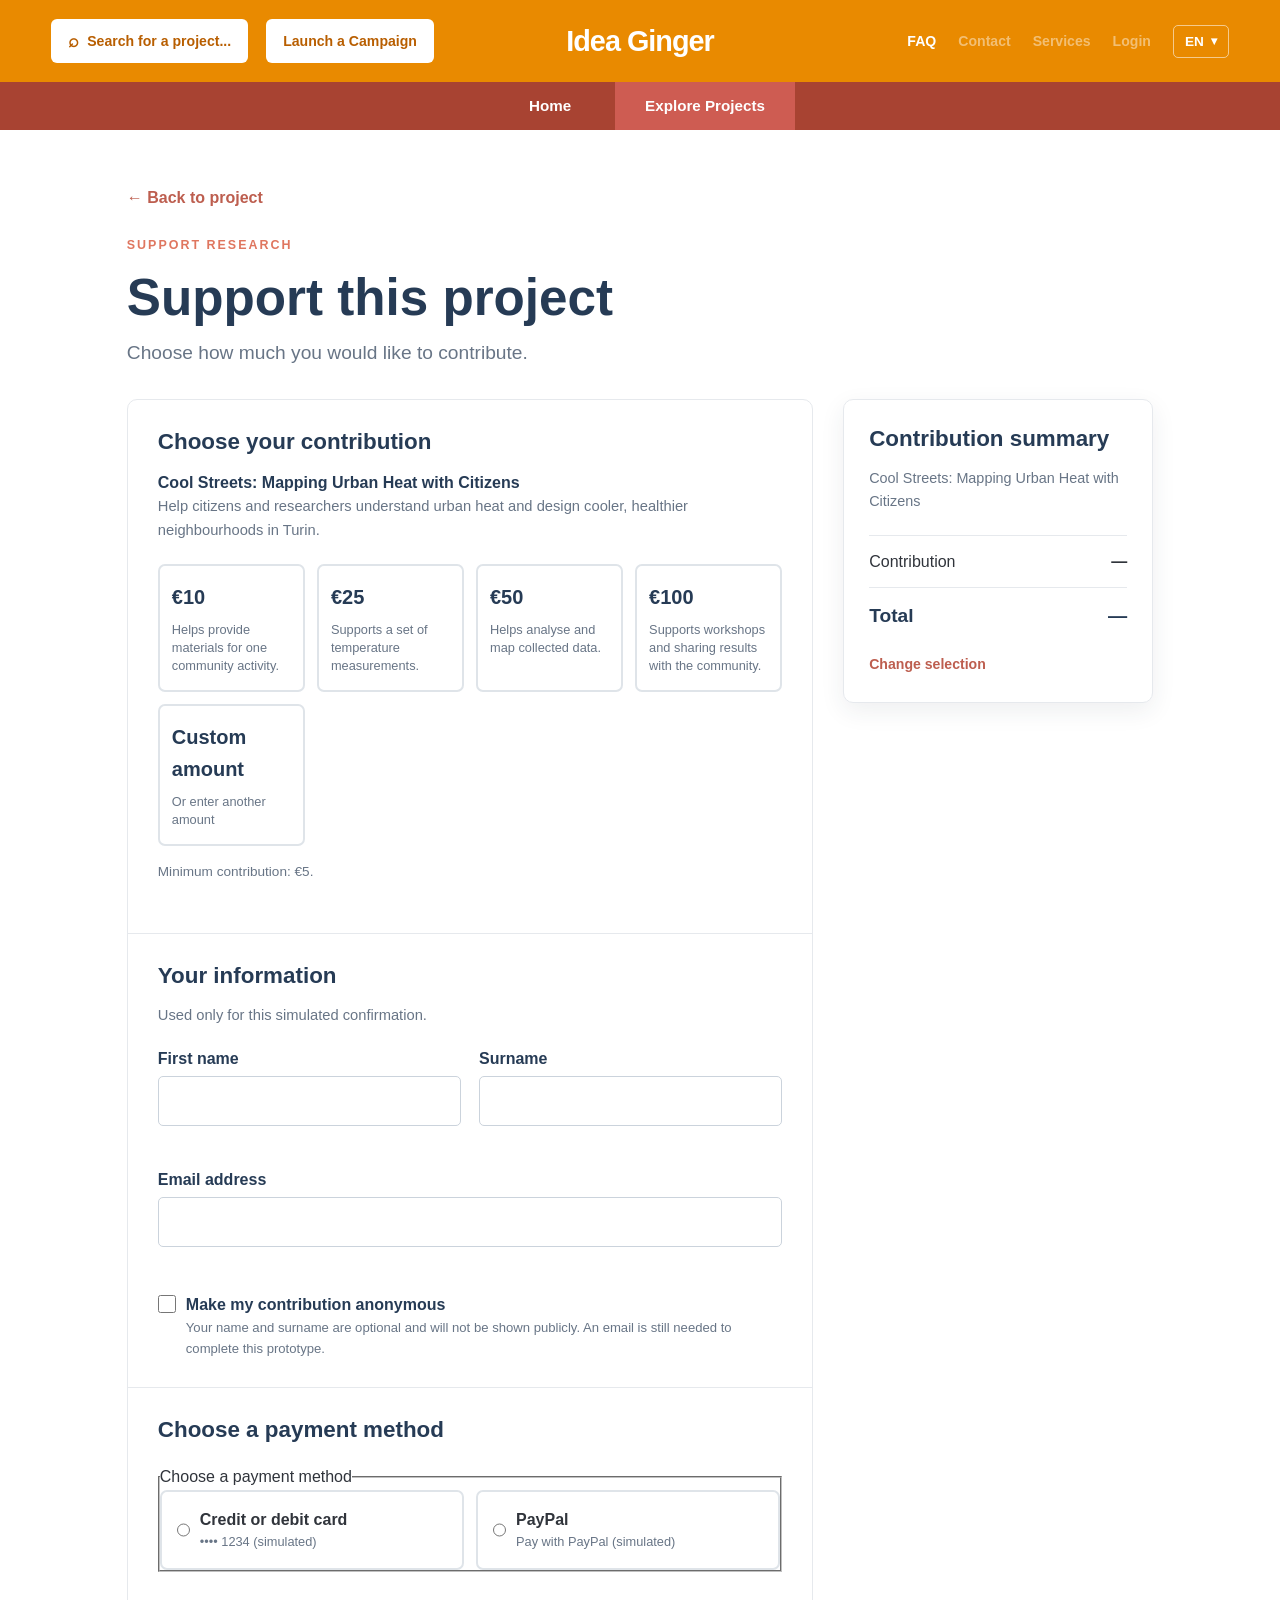
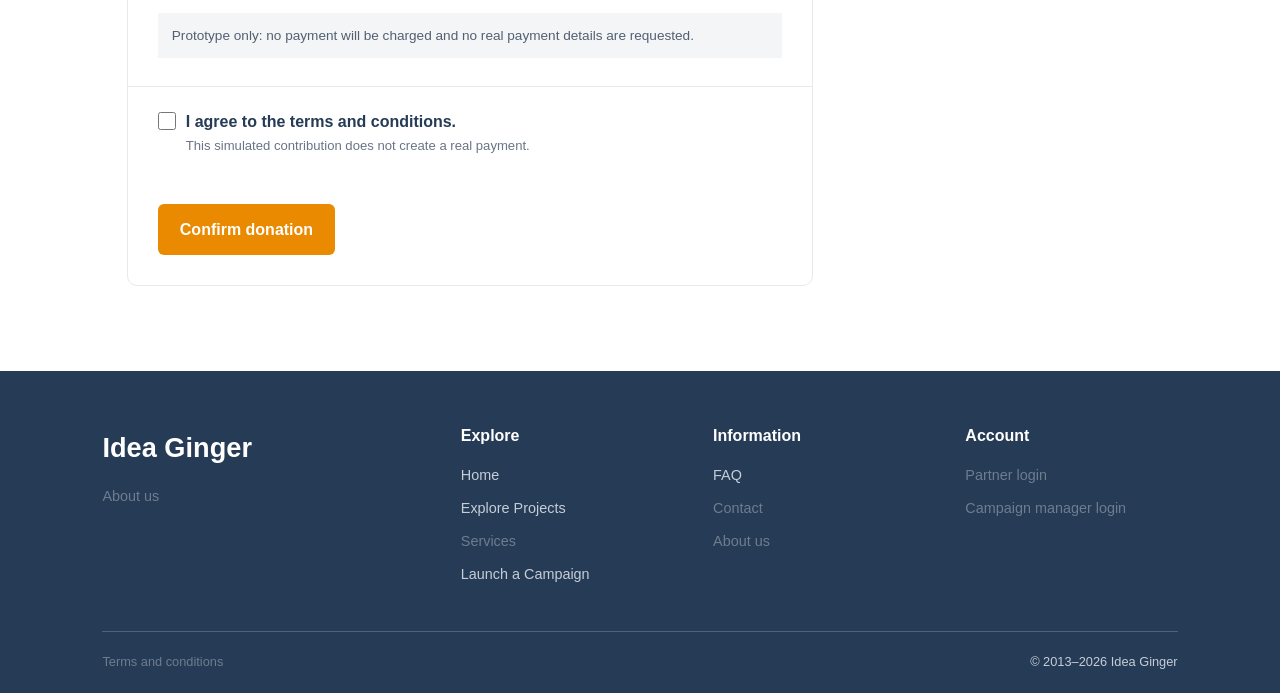
==== commit ff761bdc: "fixed checkout page" ====
--- a/pages/checkout.html
+++ b/pages/checkout.html
@@ -1,3 +1,4 @@
+
 <!DOCTYPE html>
 <html lang="en">
 <head>
@@ -83,20 +84,45 @@
                         <div class="form-field"><label for="lastName" data-i18n="support.lastName">Surname</label><input id="lastName" type="text" autocomplete="family-name"><p class="field-error" id="lastNameError" role="alert"></p></div>
                         <div class="form-field full-field"><label for="email" data-i18n="support.email">Email address</label><input id="email" type="email" autocomplete="email"><p class="field-error" id="emailError" role="alert"></p></div>
                     </div>
-                    <label class="checkbox-row"><input id="anonymous" type="checkbox"><span><strong data-i18n="support.anonymous">Make my contribution anonymous</strong><small data-i18n="support.anonymousHelp">Your name and surname are optional and will not be shown publicly. An email is still needed to complete this prototype.</small></span></label>
+                    <div class="checkbox-row">
+                        <input id="anonymous" type="checkbox">
+                        <label for="anonymous">
+                            <strong data-i18n="support.anonymous">Make my contribution anonymous</strong>
+                            <small data-i18n="support.anonymousHelp">Your name and surname are optional and will not be shown publicly. An email is still needed to complete this prototype.</small>
+                        </label>
+                    </div>
                 </section>
 
                 <section class="checkout-section" aria-labelledby="payment-heading">
                     <h2 id="payment-heading" data-i18n="support.payment">Choose a payment method</h2>
-                    <div class="payment-options">
-                        <label class="payment-choice"><input type="radio" name="payment" value="card"><span><strong data-i18n="support.card">Credit or debit card</strong><small data-i18n="support.cardInfo">•••• 1234 (simulated)</small></span></label>
-                        <label class="payment-choice"><input type="radio" name="payment" value="paypal"><span><strong data-i18n="support.paypal">PayPal</strong><small data-i18n="support.paypalInfo">Pay with PayPal (simulated)</small></span></label>
-                    </div>
+                    <fieldset class="payment-options">
+                        <legend class="visually-hidden">Choose a payment method</legend>
+                        <label class="payment-choice">
+                            <input type="radio" name="payment" value="card">
+                            <span>
+                                <strong data-i18n="support.card">Credit or debit card</strong>
+                                <small data-i18n="support.cardInfo">•••• 1234 (simulated)</small>
+                            </span>
+                        </label>
+                        <label class="payment-choice">
+                            <input type="radio" name="payment" value="paypal">
+                            <span>
+                                <strong data-i18n="support.paypal">PayPal</strong>
+                                <small data-i18n="support.paypalInfo">Pay with PayPal (simulated)</small>
+                            </span>
+                        </label>
+                    </fieldset>
                     <p class="field-error" id="paymentError" role="alert"></p>
                     <p class="prototype-notice" data-i18n="support.prototypeNotice">Prototype only: no payment will be charged and no real payment details are requested.</p>
                 </section>
 
-                <label class="checkbox-row terms-row"><input id="terms" type="checkbox"><span><strong data-i18n="support.terms">I agree to the terms and conditions.</strong><small data-i18n="support.termsHelp">This simulated contribution does not create a real payment.</small></span></label>
+                <div class="checkbox-row terms-row">
+                    <input id="terms" type="checkbox">
+                    <label for="terms">
+                        <strong data-i18n="support.terms">I agree to the terms and conditions.</strong>
+                        <small data-i18n="support.termsHelp">This simulated contribution does not create a real payment.</small>
+                    </label>
+                </div>
                 <p class="field-error" id="termsError" role="alert"></p>
                 <button class="primary-button submit-button" type="submit" data-i18n="support.continue">Confirm donation</button>
             </form>
--- a/css/style.css
+++ b/css/style.css
@@ -279,7 +279,7 @@
 /* Coral section navigation */
 
 .section-bar {
-    background-color: #e87567;
+    background-color: #a84332;
 }
 
 .section-bar nav {
